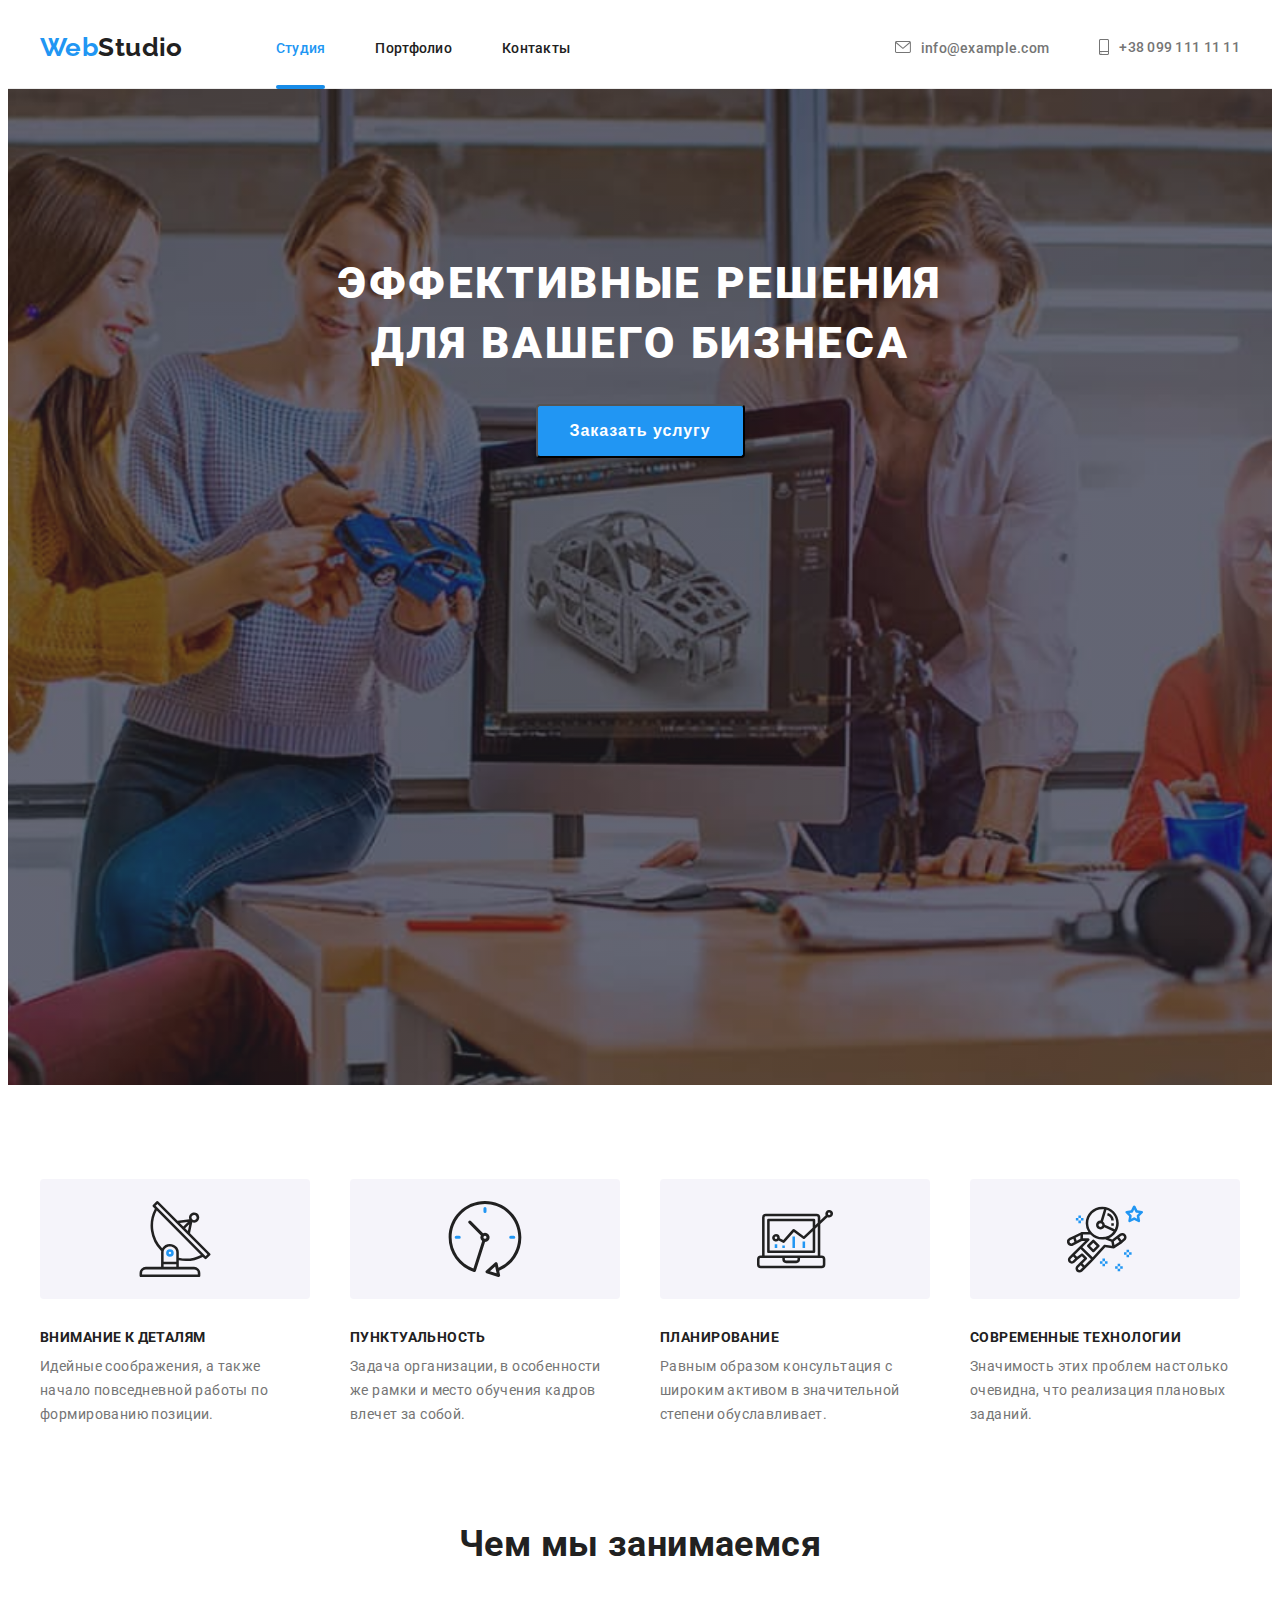
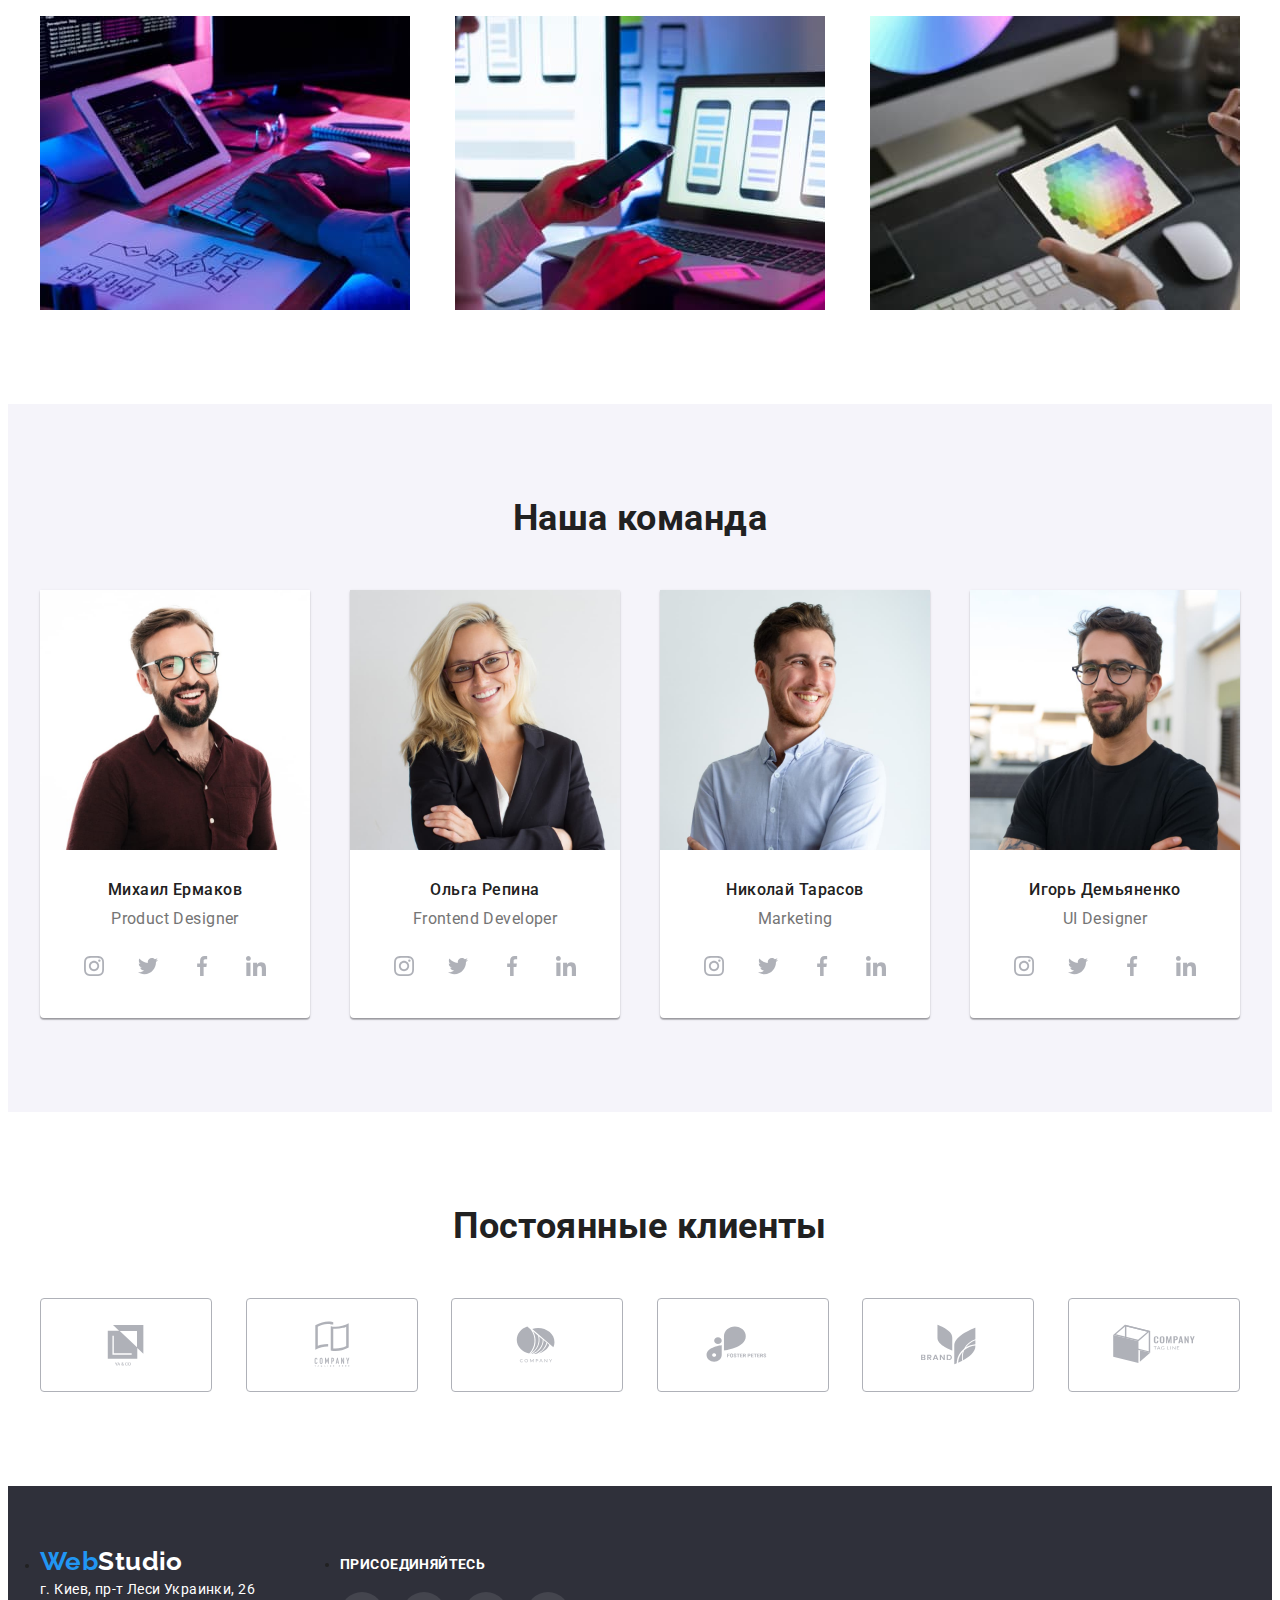
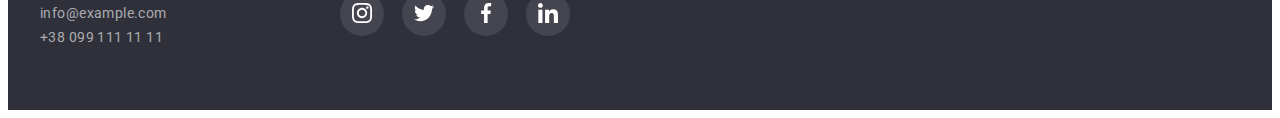
==== index.html @ 95ea8a0a "add hw-05 first" ====
<!DOCTYPE html>
<html lang="en">

<head>
    <meta charset="UTF-8">
    <meta http-equiv="X-UA-Compatible" content="IE=edge">
    <meta name="viewport" content="width=device-width, initial-scale=1.0">
    <title>Studio</title>
    <link rel="stylesheet" href="https://cdnjs.cloudflare.com/ajax/libs/modern-normalize/1.1.0/modern-normalize.min.css"
        integrity="sha512-wpPYUAdjBVSE4KJnH1VR1HeZfpl1ub8YT/NKx4PuQ5NmX2tKuGu6U/JRp5y+Y8XG2tV+wKQpNHVUX03MfMFn9Q=="
        crossorigin="anonymous" referrerpolicy="no-referrer" />
    <link rel="preconnect" href="https://fonts.googleapis.com">
    <link rel="preconnect" href="https://fonts.gstatic.com" crossorigin>
    <link
        href="https://fonts.googleapis.com/css2?family=Raleway:wght@700&family=Roboto:ital,wght@0,400;0,500;0,700;0,900;1,400;1,500;1,700;1,900&display=swap"
        rel="stylesheet">
    <link rel="stylesheet" href="./css/styles.css" />
</head>

<body>
    <header class="header">
        <div class="container">
            <nav class="header-position">
                <a href="/" class="logo link header-position-logo"><span class="logo-add-decor">Web</span>Studio</a>
                <ul class="site-nav list header-position-nav">
                    <li><a href="./index.html"
                            class="link current-page-color position-nav-element underscore">Студия</a></li>
                    <li><a href="./portfolio.html" class="link page-color position-nav-element">Портфолио</a></li>
                    <li><a href="/contact" class="link page-color position-nav-element">Контакты</a></li>
                </ul>
            </nav>
            <ul class="site-nav list header-position-contact">
                <li class="header-icon-contact">
                    <svg class="header-icon-mail" width="16px" height="12px">
                        <use href="./images/icons.svg#icon-header-envelope"></use>
                    </svg>
                    <a href="info@example.com" class="link contact-color position-nav-element">info@example.com</a>
                </li>
                <li class="header-icon-contact">
                    <svg class="header-icon-phone" width="10px" height="16px">
                        <use href="./images/icons.svg#icon-header-smartphone"></use>
                    </svg>
                    <a href="tel:+380991111111" class="link contact-color">+38 099 111 11 11</a>
                </li>
            </ul>
        </div>
    </header>

    <main>
        <section class="hero-decoration overlay">
            <div class="container">
                <h1 class="hero-title">Эффективные решения для вашего бизнеса</h1>
                <button type="button" class="hero-button" data-modal-open>Заказать услугу</button>
            </div>
        </section>

        <section class="first-section section">
            <div class="container">
                <h2 class="section-title visually-hidden">Почему нас выбирают?</h2>
                <ul class="list group">
                    <li class="list-bg">
                        <h3 class="title">Внимание к деталям</h3>
                        <p class="text">
                            Идейные соображения, а также начало повседневной работы по формированию позиции.
                        </p>
                    </li>
                    <li class="list-bg">
                        <h3 class="title">Пунктуальность</h3>
                        <p class="text">
                            Задача организации, в особенности же рамки и место обучения кадров влечет за собой.
                        </p>
                    </li>
                    <li class="list-bg">
                        <h3 class="title">Планирование</h3>
                        <p class="text">
                            Равным образом консультация с широким активом в значительной степени обуславливает.
                        </p>
                    </li>
                    <li class="list-bg">
                        <h3 class="title">Современные технологии</h3>
                        <p class="text">
                            Значимость этих проблем настолько очевидна, что реализация плановых заданий.
                        </p>
                    </li>
                </ul>
            </div>
        </section>

        <section class="second-section section padding-correction">
            <div class="container">
                <h2 class="section-title">Чем мы занимаемся</h2>
                <ul class="list group">
                    <li><img src="images/img3.jpg" alt="Worker with Tablet" width="370" height="294" /></li>
                    <li><img src="images/img1.jpg" alt="Worker PC and Smartphone" width="370" height="294" /></li>
                    <li><img src="images/img2.jpg" alt="Programmer typing code on computer" width="370" height="294" />
                    </li>
                </ul>
            </div>
        </section>

        <section class="third-section section">
            <div class="container">
                <h2 class="section-title">Наша команда</h2>
                <ul class="list group">
                    <li class="card-decoration">
                        <img src="images/img7.jpg" class="card-photo" alt="Product designer" width="270" height="260" />
                        <h3 class="title">Михаил Ермаков</h3>
                        <p class="text">Product Designer</p>
                        <ul class="list group social">
                            <li class="social-list">
                                <a href="" target="_blank">
                                    <svg class="social-decor" width="20px" height="20px">
                                        <use href="./images/icons.svg#icon-team-instagram"></use>
                                    </svg>
                                </a>
                            </li>
                            <li class="social-list">
                                <a href="" target="_blank">
                                    <svg class="social-decor" width="20px" height="20px">
                                        <use href="./images/icons.svg#icon-team-twitter"></use>
                                    </svg>
                                </a>
                            </li>
                            <li class="social-list">
                                <a href="" target="_blank">
                                    <svg class="social-decor" width="20px" height="20px">
                                        <use href="./images/icons.svg#icon-team-facebook"></use>
                                    </svg>
                                </a>
                            </li>
                            <li class="social-list">
                                <a href="" target="_blank">
                                    <svg class="social-decor" width="20px" height="20px">
                                        <use href="./images/icons.svg#icon-team-linkedin"></use>
                                    </svg>
                                </a>
                            </li>
                        </ul>
                    </li>
                    <li class="card-decoration">
                        <img src="images/img6.jpg" class="card-photo" alt="Frontend Developer" width="270"
                            height="260" />
                        <h3 class="title">Ольга Репина</h3>
                        <p class="text">Frontend Developer</p>
                        <ul class="list group social">
                            <li class="social-list">
                                <a href="" target="_blank">
                                    <svg class="social-decor" width="20px" height="20px">
                                        <use href="./images/icons.svg#icon-team-instagram"></use>
                                    </svg>
                                </a>
                            </li>
                            <li class="social-list">
                                <a href="" target="_blank">
                                    <svg class="social-decor" width="20px" height="20px">
                                        <use href="./images/icons.svg#icon-team-twitter"></use>
                                    </svg>
                                </a>
                            </li>
                            <li class="social-list">
                                <a href="" target="_blank">
                                    <svg class="social-decor" width="20px" height="20px">
                                        <use href="./images/icons.svg#icon-team-facebook"></use>
                                    </svg>
                                </a>
                            </li>
                            <li class="social-list">
                                <a href="" target="_blank">
                                    <svg class="social-decor" width="20px" height="20px">
                                        <use href="./images/icons.svg#icon-team-linkedin"></use>
                                    </svg>
                                </a>
                            </li>
                        </ul>
                    </li>
                    <li class="card-decoration">
                        <img src="images/img5.jpg" class="card-photo" alt="Marketing" width="270" height="260" />
                        <h3 class="title">Николай Тарасов</h3>
                        <p class="text">Marketing</p>
                        <ul class="list group social">
                            <li class="social-list">
                                <a href="" target="_blank">
                                    <svg class="social-decor" width="20px" height="20px">
                                        <use href="./images/icons.svg#icon-team-instagram"></use>
                                    </svg>
                                </a>
                            </li>
                            <li class="social-list">
                                <a href="" target="_blank">
                                    <svg class="social-decor" width="20px" height="20px">
                                        <use href="./images/icons.svg#icon-team-twitter"></use>
                                    </svg>
                                </a>
                            </li>
                            <li class="social-list">
                                <a href="" target="_blank">
                                    <svg class="social-decor" width="20px" height="20px">
                                        <use href="./images/icons.svg#icon-team-facebook"></use>
                                    </svg>
                                </a>
                            </li>
                            <li class="social-list">
                                <a href="" target="_blank">
                                    <svg class="social-decor" width="20px" height="20px">
                                        <use href="./images/icons.svg#icon-team-linkedin"></use>
                                    </svg>
                                </a>
                            </li>
                        </ul>
                    </li>
                    <li class="card-decoration">
                        <img src="images/img4.jpg" class="card-photo" alt="Product designer" width="270" height="260" />
                        <h3 class="title">Игорь Демьяненко</h3>
                        <p class="text">UI Designer</p>
                        <ul class="list group social">
                            <li class="social-list">
                                <a href="" target="_blank">
                                    <svg class="social-decor" width="20px" height="20px">
                                        <use href="./images/icons.svg#icon-team-instagram"></use>
                                    </svg>
                                </a>
                            </li>
                            <li class="social-list">
                                <a href="" target="_blank">
                                    <svg class="social-decor" width="20px" height="20px">
                                        <use href="./images/icons.svg#icon-team-twitter"></use>
                                    </svg>
                                </a>
                            </li>
                            <li class="social-list">
                                <a href="" target="_blank">
                                    <svg class="social-decor" width="20px" height="20px">
                                        <use href="./images/icons.svg#icon-team-facebook"></use>
                                    </svg>
                                </a>
                            </li>
                            <li class="social-list">
                                <a href="" target="_blank">
                                    <svg class="social-decor" width="20px" height="20px">
                                        <use href="./images/icons.svg#icon-team-linkedin"></use>
                                    </svg>
                                </a>
                            </li>
                        </ul>
                    </li>
                </ul>
            </div>
        </section>

        <section class="fifth-section section">
            <div class="container">
                <h2 class="section-title">Постоянные клиенты</h2>
                <ul class="list group">
                    <li class="card-client">
                        <a href="" target="_blank">
                            <svg class="card-icon-decor" width="170px" height="92px">
                                <use href="./images/icons.svg#icon-client-1"></use>
                            </svg>
                        </a>
                    </li>
                    <li class="card-client">
                        <a href="" target="_blank">
                            <svg class="card-icon-decor" width="170px" height="92px">
                                <use href="./images/icons.svg#icon-client-2"></use>
                            </svg>
                        </a>
                    </li>
                    <li class="card-client">
                        <a href="" target="_blank">
                            <svg class="card-icon-decor" width="170px" height="92px">
                                <use href="./images/icons.svg#icon-client-3"></use>
                            </svg>
                        </a>
                    </li>
                    <li class="card-client">
                        <a href="" target="_blank">
                            <svg class="card-icon-decor" width="170px" height="92px">
                                <use href="./images/icons.svg#icon-client-4"></use>
                            </svg>
                        </a>
                    </li>
                    <li class="card-client">
                        <a href="" class="group" target="_blank">
                            <svg class="card-icon-decor" width="170px" height="92px">
                                <use href="./images/icons.svg#icon-client-5"></use>
                            </svg>
                        </a>
                    </li>
                    <li class="card-client">
                        <a href="" class="group" target="_blank">
                            <svg class="card-icon-decor" width="170px" height="92px">
                                <use href="./images/icons.svg#icon-client-6"></use>
                            </svg>
                        </a>
                    </li>
                </ul>
            </div>
        </section>
    </main>

    <footer class="footer-section">
        <div class="container">
            <ul class="footer-section-size footer-section-position">
                <li>
                    <a href="/" class="logo link"><span class="logo-add-decor">Web</span>Studio</a>
                    <address class="footer-section-size">
                        <ul class="list">
                            <li>
                                <a href="/" class="address">г. Киев, пр-т Леси Украинки, 26</a>
                            </li>
                            <li>
                                <a href="info@example.com" class="contact">info@example.com</a>
                            </li>
                            <li>
                                <a href="tel:+380991111111" class="contact">+38 099 111 11 11</a>
                            </li>
                        </ul>
                    </address>
                </li>
                <li class="footer-social">
                    <h2 class="social-title footer-section-size">Присоединяйтесь</h2>
                    <ul class="list group">
                        <li class="footer-social-list">
                            <a href="" target="_blank">
                                <svg class="footer-social-decor" width="20px" height="20px">
                                    <use href="./images/icons.svg#icon-instagram-footer"></use>
                                </svg>
                            </a>
                        </li>
                        <li class="footer-social-list">
                            <a href="" target="_blank">
                                <svg class="footer-social-decor" width="20px" height="20px">
                                    <use href="./images/icons.svg#icon-twitter-footer"></use>
                                </svg>
                            </a>
                        </li>
                        <li class="footer-social-list">
                            <a href="" target="_blank">
                                <svg class="footer-social-decor" width="20px" height="20px">
                                    <use href="./images/icons.svg#icon-facebook-footer"></use>
                                </svg>
                            </a>
                        </li>
                        <li class="footer-social-list">
                            <a href="" target="_blank">
                                <svg class="footer-social-decor" width="20px" height="20px">
                                    <use href="./images/icons.svg#icon-linkedin-footer"></use>
                                </svg>
                            </a>
                        </li>
                    </ul>
                </li>
            </ul>
        </div>
    </footer>

    <div class="backdrop is-hidden" data-modal>
        <div class="modal">
            <button type="button" class="backdrop-button" data-modal-close>
                <svg class="beckdrop-close-decor" width="20px" height="20px">
                    <use href="./images/icons.svg#icon-close-black"></use>
                </svg>
            </button>
        </div>
    </div>

    <script src="./js/modal.js"></script>

</body>

</html>
---- css/styles.css ----
:root {
    --text-main-color: #212121;
    --text-additional-color: #2196f3;
    --text-contact-color: #757575;
    --text-footer-contact: rgba(255, 255, 255, 0.6);
    --text-add-color: #FFFFFF;
    --bg-main-color: #FFFFFF;
    --bg-hero-color: #2F303A;
    --bg-works-color:#E5E5E5;
    --bg-team-color: #F5F4FA;
    --bg-footer-color: #2F303A;
    --bg-botton-color: #2196f3;
    --botton-hover-color: #188CE8;
    --icon-color: #afb1b8;
}
body {
    font-family: 'Roboto', sans-serif;
    letter-spacing: 0.03em;
    font-size: 14px;
    color: var(--text-main-color);
    background-color: var(--bg-main-color);
}
.visually-hidden {
    position: absolute;
    white-space: nowrap;
    width: 1px;
    height: 1px;
    overflow: hidden;
    border: 0;
    padding: 0;
    clip: rect(0 0 0 0);
    clip-path: inset(50%);
    margin: -1px;
}
img {
    display: block;
}
p, h1, h2, h3, h4, h5, h6 {
    margin: 0;
}
ul, ol {
    margin: 0;
    padding-left: 0;
}
.list {
    list-style: none;
}
.container {
    width: 1200px;
    padding-left: 15px;
    padding-right: 15px;
    margin: 0 auto;
}
.link {
    text-decoration: none;
}
.section {
    padding-top: 94px;
    padding-bottom: 94px;
}
/* Header */
.header {
    padding-top: 24px;
    padding-bottom: 25px;
    border-bottom: 1px solid #ECECEC;
}
.header .container {
    display: flex;
    flex-direction: row;
}
.header-position {
    display: flex;
    align-self: center;
}
.header-position-logo {
    margin-right: auto;
}
.header-position-nav {
    display: flex;
    align-self: center;
    margin: 0 0 0 93px;
}
.position-nav-element {
    flex: 1 1 auto;
    margin-right: 50px;
}
.header-position-contact {
    display: flex;
    justify-content: center;
    align-items: center;
    margin-left: auto;
}
.logo {
    font-family: 'Raleway';
    font-weight: 700;
    font-size: 26px;
    line-height: 1.192;
    color: var(--text-main-color);
}
.logo-add-decor{
    color: var(--text-additional-color);
}
.site-nav {
    font-weight: 500;
    line-height: 1.142;
    letter-spacing: 0.02em;
}
.site-nav .page-color {
    color: var(--text-main-color);
}
.site-nav .current-page-color {
    color: var(--text-additional-color);
}
.header .underscore {
    position: relative;
}
.underscore::after {
    content: "";
    width: 100%;
    height: 4px;
    background-color: #188CE8;
    display: block;
    bottom: -33px;
    position: absolute;
    left: 0;
    border-radius: 2px;
}
.site-nav .contact-color {
    color: var(--text-contact-color);
}
.header-icon-contact {
    display: flex;
    flex-direction: row;
    align-items: center;
    fill: #757575;

    cursor: pointer;
}
.header-icon-mail {
    margin-right: 10px;
    height: 12px;
    width: 16px;
}
.header-icon-phone {
    margin-right: 10px;
    height: 16px;
    width: 10px;
}
.header-icon-contact:hover .header-icon-mail,
.header-icon-contact:hover .header-icon-phone,
.header-icon-contact:hover .contact-color {
    fill: var(--bg-botton-color);
    color: var(--text-additional-color);
}
.header-icon-contact:focus .header-icon-mail,
.header-icon-contact:focus .header-icon-phone,
.header-icon-contact:focus .contact-color {
    fill: var(--bg-botton-color);
    color: var(--text-additional-color);
}
/* Hero */
.hero-decoration {
    padding-top: 165px;
    padding-bottom: 231px;
    background-color: var(--bg-hero-color);
}
.overlay {
    max-width: 1600px;
    height: 600px;
    margin-left: auto;
    margin-right: auto;
    background-image: linear-gradient(
        to right,
        rgba(47, 48, 58, 0.4),
        rgba(47, 48, 58, 0.4)
    ),
    url("../images/hero.jpg");
    background-repeat: no-repeat;
    background-position: center;
    background-size: cover;
}
.hero-title {
    padding-right: 252px;
    padding-left: 252px;
    margin-bottom: 30px;

    color: var(--text-add-color);
    font-weight: 900;
    font-size: 44px;
    line-height: 1.363;
    text-align: center;
    letter-spacing: 0.06em;
    text-transform: uppercase;
}
.hero-button {
    margin: 0 auto;
    display: block;
    padding: 10px 32px;

    font-weight: 700;
    font-size: 16px;
    line-height: 1.875;
    letter-spacing: 0.06em;
    color: var(--text-add-color);
    background: var(--bg-botton-color);

    box-shadow: 0px 4px 4px rgba(0, 0, 0, 0.15);
    border-radius: 4px;

    cursor: pointer;
}
.hero-button:hover {
    background-color: var(--botton-hover-color);
}
.section-title {
    font-size: 36px;
    text-align: center;
    font-weight: 700;
    line-height: 1.166;
}
/* First section */
.first-section {
    background-color: var(--bg-main-color);
}
.group {
    display: flex;
    flex-wrap: wrap;
    justify-content: space-between;
}
.first-section .title {
    margin-bottom: 10px;

    max-width: 270px;
    min-height: 16px;
    line-height: 1.142;
    font-size: 14px;
    text-transform: uppercase;
}
.first-section .text {
    max-width: 270px;
    min-height: 75px;
    line-height: 1.714;
    color: var(--text-contact-color);
}
.list-bg::before {
    display: block;
    content: "";
    height: 120px;
    margin-bottom: 30px;
    background: #F5F4FA;
    border-radius: 4px;
    background-size: 28%;
    background-repeat: no-repeat;
    background-position: center;
}
.list-bg:nth-child(1)::before {
    background-image: url("../images/advantage-antenna.svg");
}
.list-bg:nth-child(2)::before {
    background-image: url("../images/advantageclock.svg");
}
.list-bg:nth-child(3)::before {
    background-image: url("../images/advantage-diagram.svg");
}
.list-bg:nth-child(4)::before {
    background-image: url("../images/advantage-astronaut.svg");
}
/* Second section */
.second-section {
    background-color: var(--bg-main-color);
}
.padding-correction {
    padding-top: 0px;
}
.second-section .section-title {
    margin-bottom: 50px;
}

/* Third section */
.third-section {
    background-color: var(--bg-team-color);
    font-size: 16px;
    line-height: 1.187;
}
.third-section .section-title {
    margin-bottom: 50px;
}
.card-decoration {
    max-width: 270px;
    min-height: 368px;   
    background: var(--bg-main-color);
    box-shadow: 0px 1px 3px rgba(0, 0, 0, 0.12),
    0px 1px 1px rgba(0, 0, 0, 0.14),
    0px 2px 1px rgba(0, 0, 0, 0.2);
    border-radius: 0px 0px 4px 4px;
    text-align: center;
}
.card-photo {
    margin-bottom: 30px;
}
.third-section .title {
    margin-bottom: 10px;
    font-weight: 500; 
    font-size: 16px;
}
.third-section .text {
    margin-bottom: 16px;
    font-weight: 400;
    color: var(--text-contact-color);
}
.social {
    padding-left: 32px;
    padding-right: 32px;
    padding-bottom: 30px;
}
.social-list {
    display: flex;
    justify-content: center;
    align-items: center;
    width: 44px;
    height: 44px;  
    border-radius: 50%;
}
.social-decor {
    margin-top: 4px;
    fill: var(--icon-color);
}
.social-list:hover {
    background-color: var(--bg-botton-color);
}
.social-list:hover .social-decor {
    fill: var(--bg-main-color);
}

/* Fifth section */
.fifth-section .section-title {
    margin-bottom: 50px;
}
.card-client {
    width: 170px;
    height: 92px;
    border: 1px solid #AFB1B8;
    border-radius: 4px;

    cursor: pointer;
}
.card-icon-decor {
    fill: var(--icon-color);
}
.card-client:hover {
    border-color: var(--bg-botton-color);
}
.card-client:hover .card-icon-decor {
    fill: var(--bg-botton-color);
}
/* Footer */
.footer-section {
    padding-top: 60px;
    padding-bottom: 60px;

    background-color: var(--bg-footer-color);
    line-height: 1.714;
    font-weight: 400;
}
.footer-section .link{
    margin-bottom: 20px;

    color: var(--text-add-color);
}
.footer-section .address {
    margin-bottom: 9px;

    text-decoration: none;
    font-style: normal;
    color: var(--text-add-color);
}
.footer-section .contact {
    text-decoration: none;
    font-style: normal;
    color: rgba(255, 255, 255, 0.6);
}
.footer-section .contact:last-child {
    margin-bottom: 0;
}
.footer-section .address:hover,
.footer-section .contact:hover,
.footer-section .address:focus,
.footer-section .contact:focus {
    color: var(--text-additional-color);
}
.footer-section-position {
    display: flex;
}
.footer-section-size {
    min-width: 230px;
}
.footer-social {
    margin: 0 70px;
}
.social-title {
    margin-top: 7px;
    margin-bottom: 20px;
    font-size: 14px;
    line-height: 1.142;
    letter-spacing: 0.03em;
    text-transform: uppercase;
    color: var(--text-add-color);
}
.footer-social-list {
    display: flex;
    justify-content: center;
    align-items: center;
    width: 44px;
    height: 44px;
    border-radius: 50%;

    background: rgba(255, 255, 255, 0.1);
}
.footer-social-decor {
    margin-top: 7px;
    fill: var(--icon-color);
}
.footer-social-list:hover {
    background-color: var(--bg-botton-color);
}

/* Portfolio */

/* Botton part */
.portfolio-section {
    background-color: var(--bg-main-color);
}
.button-decoration {
    padding: 6px 22px;

    font-family: 'Roboto';
    color: var(--text-main-color);
    font-weight: 500;
    font-size: 16px;
    line-height: 1.625;
    text-align: center;
    border-color: transparent;
    border: 0px;
    background: #F5F4FA;
    border-radius: 4px;
    letter-spacing: 0.03em;

    cursor: pointer;
}
.button-activ {
    background: var(--bg-botton-color);
    color: var(--text-add-color);
    box-shadow: 0px 3px 1px rgba(0, 0, 0, 0.1),
    0px 1px 2px rgba(0, 0, 0, 0.08),
    0px 2px 2px rgba(0, 0, 0, 0.12);
    border-radius: 4px;
}
.button-decoration:hover,
.button-decoration:focus {
    background: var(--bg-botton-color);
    color: var(--text-add-color);
    box-shadow: 0px 3px 1px rgba(0, 0, 0, 0.1),
    0px 1px 2px rgba(0, 0, 0, 0.08),
    0px 2px 2px rgba(0, 0, 0, 0.12);
    border-radius: 4px;
}
.btn-group {
    display: flex;
    align-items: center;
    justify-content: center;
    margin-bottom: 56px;
}
.btn-margin {
    flex: 1 1 auto;
    margin: 0 8px;
}
/* Card part */
.portfolio-card-margin {
    margin: 0 0 30px 0;
}
.potfolio-card-decoration {
    padding-top: 20px;

    background: var(--bg-main-color);
    border: 1px solid #EEEEEE;
}
.portfolio-card-margin:nth-last-child(-n + 3) {
    margin: 0;
}
.card-title {
    margin-bottom: 4px;
    padding-left: 24px;
    padding-right: 24px;

    font-size: 18px;
    line-height: 2.00;
    letter-spacing: 0.06em;
    color: var(--text-main-color);
}
.card-text {
    margin-bottom: 20px;
    padding-left: 24px;
    padding-right: 24px;

    font-size: 16px;
    line-height: 1.88;
    color: var(--text-contact-color);
}
.portfolio-card-shadow:hover {
box-shadow: 0px 1px 1px rgba(0, 0, 0, 0.12),
0px 4px 4px rgba(0, 0, 0, 0.06),
1px 4px 6px rgba(0, 0, 0, 0.16);
}
/* Backdrop */
.backdrop {
    position: fixed;
    width: 100vw;
    height: 100vh;
    top: 0;
    left: 0;
    background-color: rgba(0, 0, 0, 0.2);
}
.modal {
    position:absolute;
    top: 50%;
    left: 50%;
    min-height: 581px;
    min-width: 528px;
    background-color: var(--bg-main-color);
    box-shadow: 0px 1px 3px rgba(0, 0, 0, 0.12), 0px 1px 1px rgba(0, 0, 0, 0.14), 0px 2px 1px rgba(0, 0, 0, 0.2);
    border-radius: 4px;
    transform: translate(-50%, -50%);
}
.backdrop-button {
    display: inline-block;
    margin-top: 8px;
    margin-left: 490px;
    left: 200px;
    width: 30px;
    height: 30px;
    background: var(--bg-main-color);
    border: 1px solid rgba(0, 0, 0, 0.1);
    border-radius: 50%;
}
.beckdrop-close-decor {
    margin-left: -3px;
    vertical-align: middle;
    fill: #000000;
}
.backdrop.is-hidden {
    visibility: hidden;
    opacity: 0;
    pointer-events: none;
}
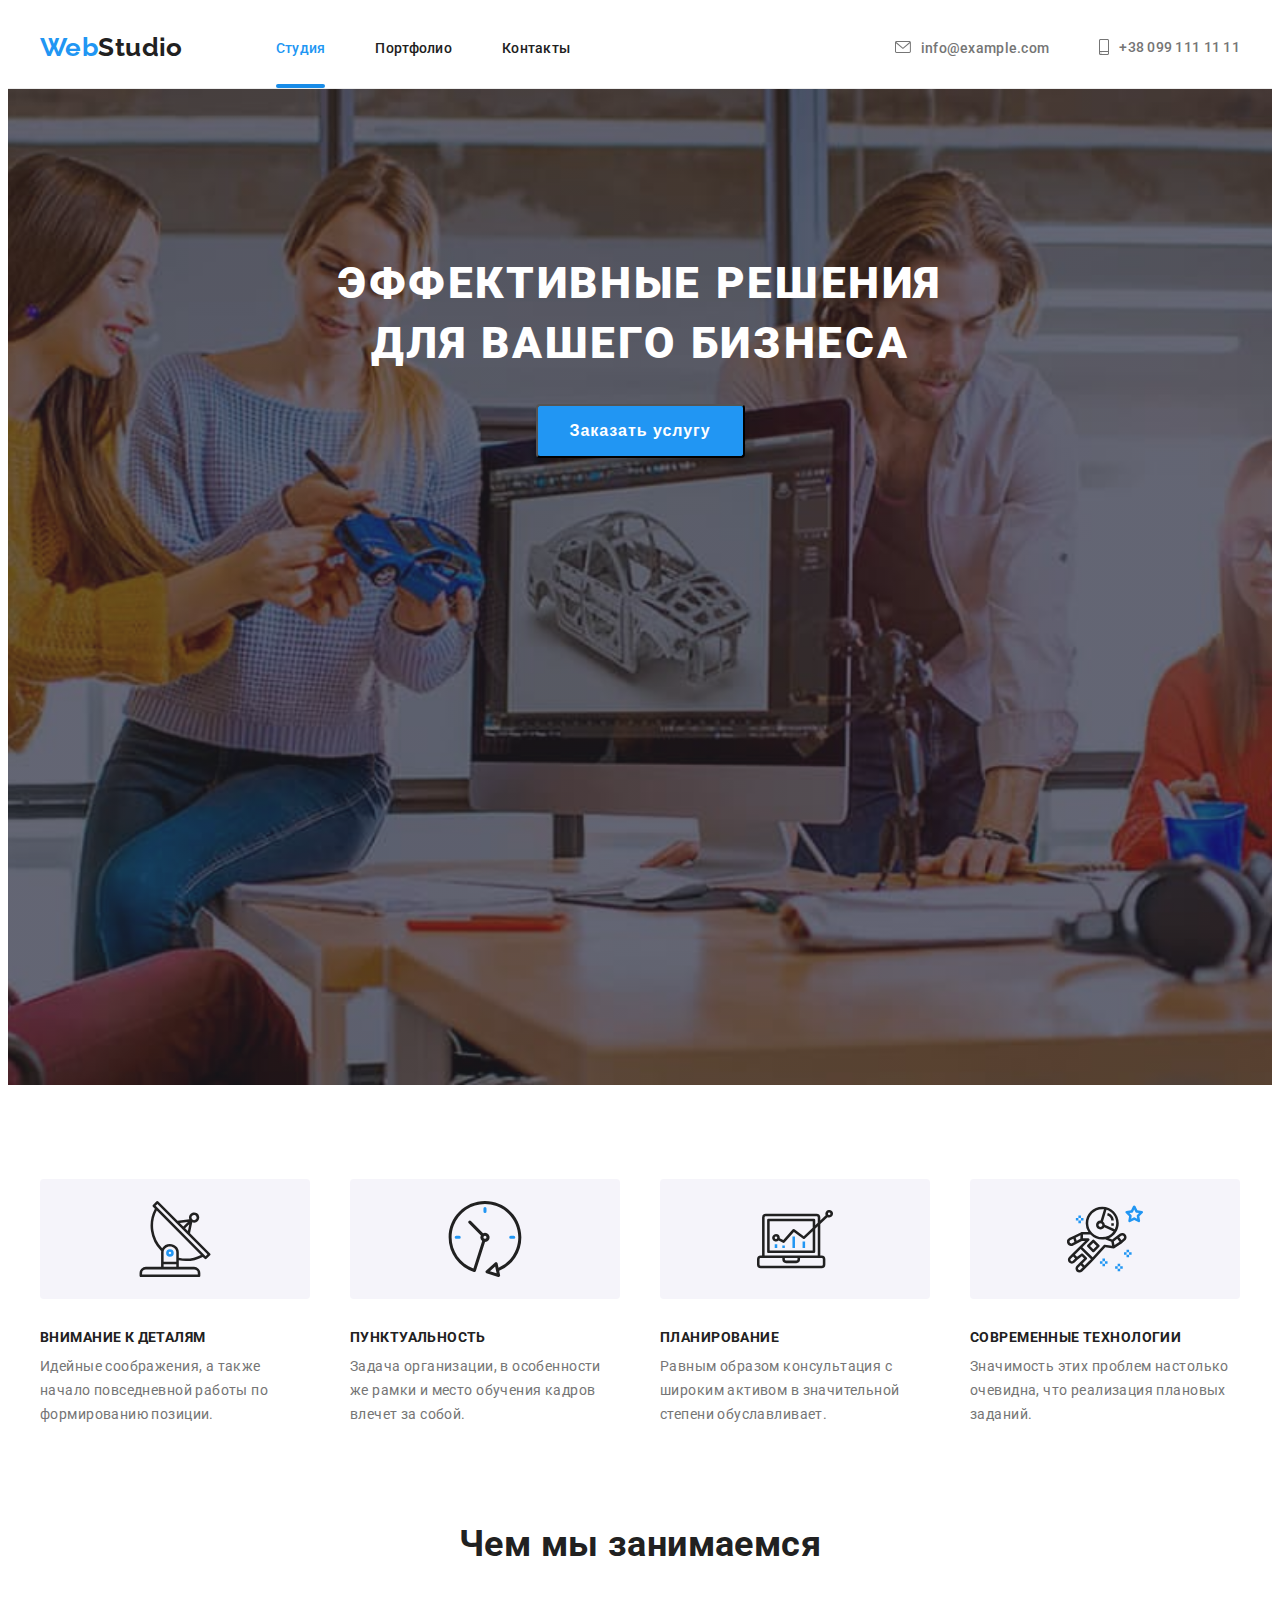
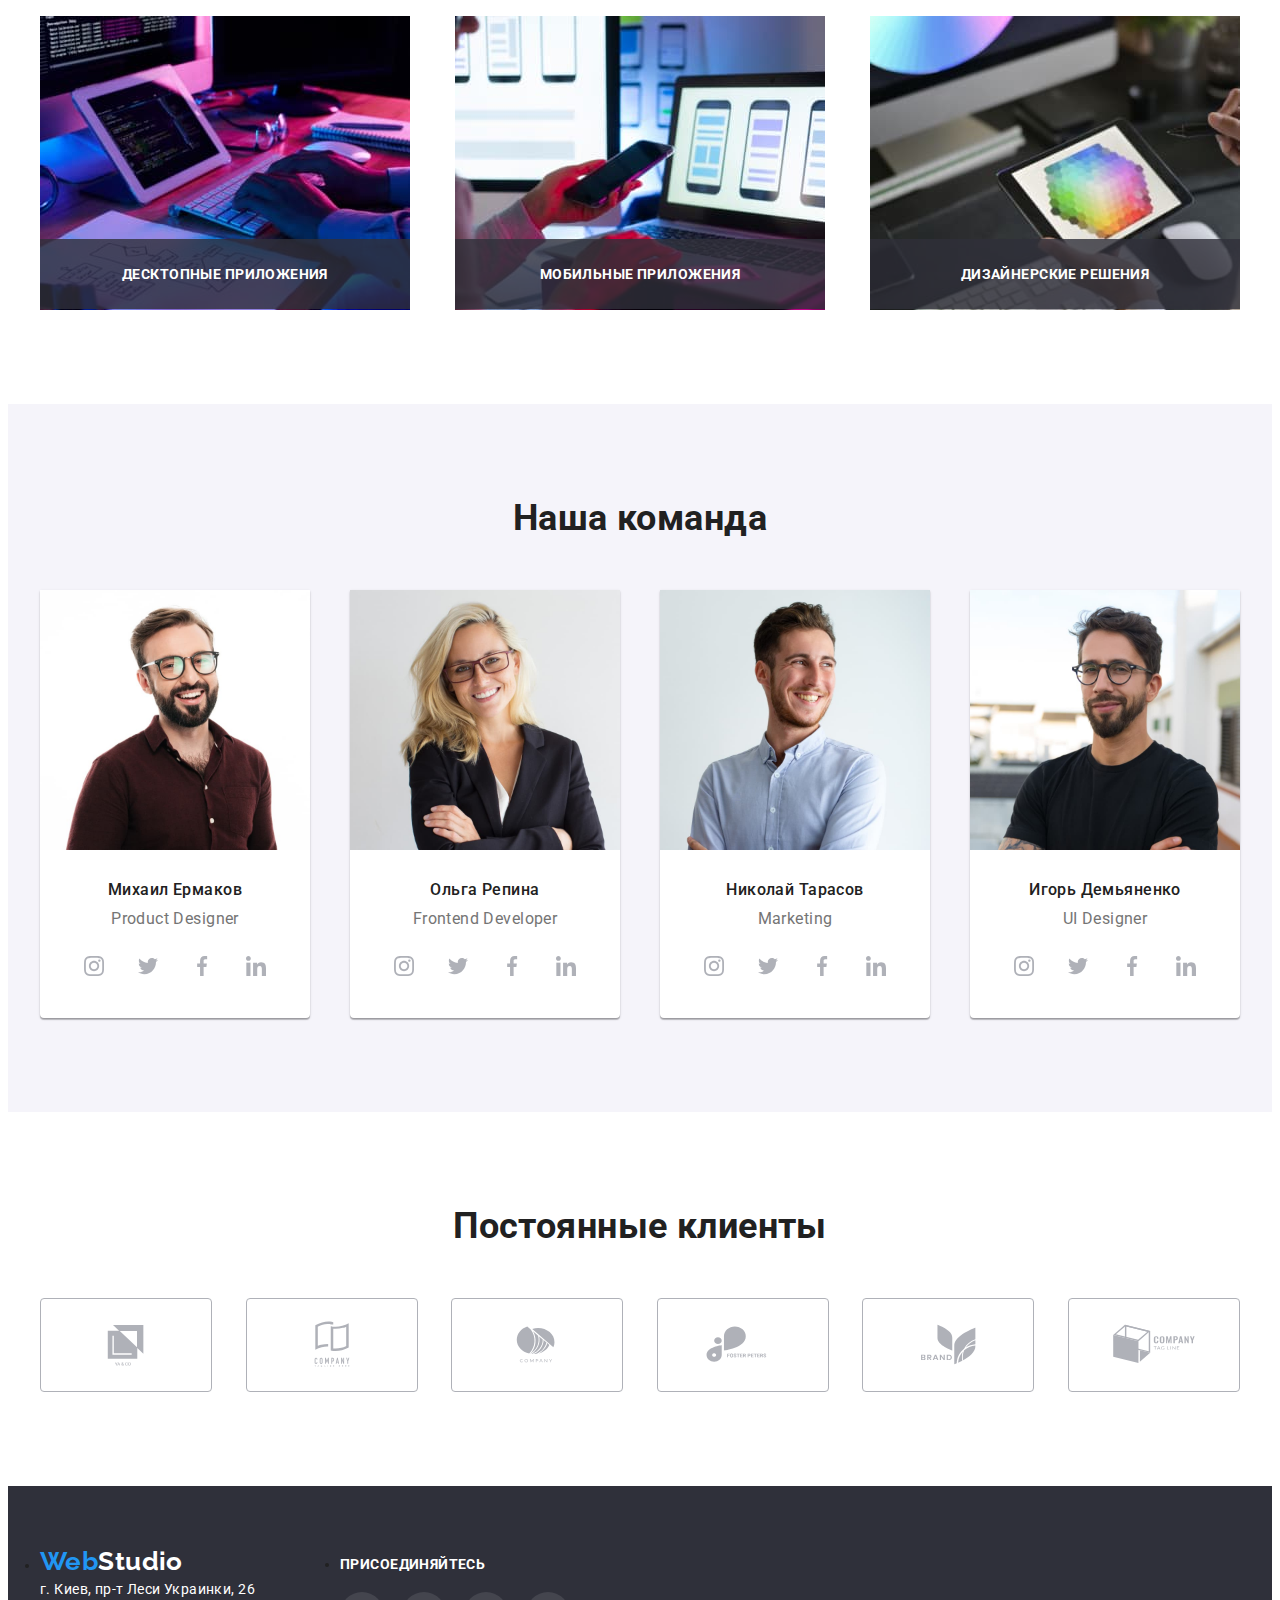
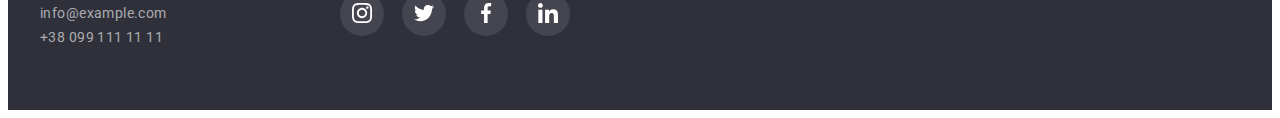
==== commit df821900: "add hw-05 last" ====
--- a/index.html
+++ b/index.html
@@ -90,9 +90,30 @@
             <div class="container">
                 <h2 class="section-title">Чем мы занимаемся</h2>
                 <ul class="list group">
-                    <li><img src="images/img3.jpg" alt="Worker with Tablet" width="370" height="294" /></li>
-                    <li><img src="images/img1.jpg" alt="Worker PC and Smartphone" width="370" height="294" /></li>
-                    <li><img src="images/img2.jpg" alt="Programmer typing code on computer" width="370" height="294" />
+                    <li>
+                        <div class="bottom-card-position">
+                            <img src="images/img3.jpg" alt="Worker with Tablet" width="370" height="294" />
+                            <div class="bottom-card">
+                                <h3 class="bottom-card-title">Десктопные приложения</h3>
+                            </div>
+                        </div>
+                    </li>
+                    <li>
+                        <div class="bottom-card-position">
+                            <img src="images/img1.jpg" alt="Worker PC and Smartphone" width="370" height="294" />
+                            <div class="bottom-card">
+                                <h3 class="bottom-card-title">Мобильные приложения</h3>
+                            </div>
+                        </div>
+                    </li>
+                    <li>
+                        <div class="bottom-card-position">
+                            <img src="images/img2.jpg" alt="Programmer typing code on computer" width="370"
+                                height="294" />
+                            <div class="bottom-card">
+                                <h3 class="bottom-card-title">Дизайнерские решения</h3>
+                            </div>
+                        </div>
                     </li>
                 </ul>
             </div>
--- a/css/styles.css
+++ b/css/styles.css
@@ -120,13 +120,18 @@
     height: 4px;
     background-color: #188CE8;
     display: block;
-    bottom: -33px;
+    transform: translateY(29px);
     position: absolute;
     left: 0;
     border-radius: 2px;
 }
 .site-nav .contact-color {
     color: var(--text-contact-color);
+
+    transition: color 250ms cubic-bezier(0.4,
+                0,
+                0.2,
+                1);
 }
 .header-icon-contact {
     display: flex;
@@ -140,11 +145,20 @@
     margin-right: 10px;
     height: 12px;
     width: 16px;
+
+    transition: fill 250ms cubic-bezier(0.4,
+                0,
+                0.2,
+                1);
 }
 .header-icon-phone {
     margin-right: 10px;
     height: 16px;
     width: 10px;
+    transition: fill 250ms cubic-bezier(0.4,
+                0,
+                0.2,
+                1);
 }
 .header-icon-contact:hover .header-icon-mail,
 .header-icon-contact:hover .header-icon-phone,
@@ -208,6 +222,11 @@
     border-radius: 4px;
 
     cursor: pointer;
+
+    transition: background-color 250ms cubic-bezier(0.4,
+                0,
+                0.2,
+                1);
 }
 .hero-button:hover {
     background-color: var(--botton-hover-color);
@@ -275,6 +294,38 @@
 .second-section .section-title {
     margin-bottom: 50px;
 }
+.second-section .bottom-card-position {
+    position: relative;
+    display: flex;
+}
+.second-section .bottom-card {
+    position: absolute;
+    display: flex;
+    align-items: center;
+    overflow: auto;
+    top: 76%;
+    left: 0%;
+    transform: translate(0%, 0%);
+
+    width: 370px;
+    height: 70px;
+
+    background-color: rgba(47, 48, 58, 0.8); 
+}
+.second-section .bottom-card-title {
+    position: absolute;
+    display: inline-block;
+    width: 370px;
+    text-align: center;
+
+    font-weight: 700;
+    font-size: 14px;
+    line-height: 1.142;
+    letter-spacing: 0.03em;
+    text-transform: uppercase;
+
+    color: var(--text-add-color);
+}
 
 /* Third section */
 .third-section {
@@ -320,15 +371,27 @@
     width: 44px;
     height: 44px;  
     border-radius: 50%;
+
+    transition: background-color 250ms cubic-bezier(0.4,
+                0,
+                0.2,
+                1);
 }
 .social-decor {
     margin-top: 4px;
     fill: var(--icon-color);
-}
-.social-list:hover {
+
+    transition: fill 250ms cubic-bezier(0.4,
+                0,
+                0.2,
+                1);
+}
+.social-list:hover,
+.social-list:focus {
     background-color: var(--bg-botton-color);
 }
-.social-list:hover .social-decor {
+.social-list:hover .social-decor,
+.social-list:focus .social-decor {
     fill: var(--bg-main-color);
 }
 
@@ -343,14 +406,26 @@
     border-radius: 4px;
 
     cursor: pointer;
+
+    transition: border-color 250ms cubic-bezier(0.4,
+                0,
+                0.2,
+                1);
 }
 .card-icon-decor {
     fill: var(--icon-color);
-}
-.card-client:hover {
+
+    transition: fill 250ms cubic-bezier(0.4,
+                0,
+                0.2,
+                1);
+}
+.card-client:hover,
+.card-client:focus {
     border-color: var(--bg-botton-color);
 }
-.card-client:hover .card-icon-decor {
+.card-client:hover .card-icon-decor,
+.card-client:focus .card-icon-decor {
     fill: var(--bg-botton-color);
 }
 /* Footer */
@@ -373,11 +448,21 @@
     text-decoration: none;
     font-style: normal;
     color: var(--text-add-color);
+
+    transition: color 250ms cubic-bezier(0.4,
+                0,
+                0.2,
+                1);
 }
 .footer-section .contact {
     text-decoration: none;
     font-style: normal;
     color: rgba(255, 255, 255, 0.6);
+
+    transition: color 250ms cubic-bezier(0.4,
+                0,
+                0.2,
+                1);
 }
 .footer-section .contact:last-child {
     margin-bottom: 0;
@@ -415,12 +500,18 @@
     border-radius: 50%;
 
     background: rgba(255, 255, 255, 0.1);
+
+    transition: background-color 250ms cubic-bezier(0.4,
+                0,
+                0.2,
+                1);
 }
 .footer-social-decor {
     margin-top: 7px;
     fill: var(--icon-color);
 }
-.footer-social-list:hover {
+.footer-social-list:hover,
+.footer-social-list:focus {
     background-color: var(--bg-botton-color);
 }
 
@@ -446,6 +537,20 @@
     letter-spacing: 0.03em;
 
     cursor: pointer;
+
+    transition: background 750ms cubic-bezier(0.4,
+                0,
+                0.2,
+                1), color 750ms cubic-bezier(0.4,
+                        0,
+                        0.2,
+                        1), box-shadow 750ms cubic-bezier(0.4,
+                                0,
+                                0.2,
+                                1), border-radius 750ms cubic-bezier(0.4,
+                                        0,
+                                        0.2,
+                                        1);
 }
 .button-activ {
     background: var(--bg-botton-color);
@@ -487,6 +592,36 @@
 .portfolio-card-margin:nth-last-child(-n + 3) {
     margin: 0;
 }
+.card-dynamic-part {
+    position: relative;
+    display: flex;
+    overflow: hidden;
+}
+.card-dynamic-box {
+    position: absolute;
+    display: flex;
+    align-items: center;
+    top: 0%;
+    left: 0%;
+    
+    width: 370px;
+    height: 294px;
+    background: rgba(33, 150, 243, 0.9);
+    overflow: auto;
+
+    transform: translateY(100%);
+    transition: transform 250ms cubic-bezier(0.4, 0, 0.2, 1);
+}
+.card-dynamic-text {
+    display: inline-block;
+
+    color: var(--text-add-color);
+    font-size: 18px;
+    line-height: 1.555;
+
+    padding: 24px;
+    height: fit-content;
+}
 .card-title {
     margin-bottom: 4px;
     padding-left: 24px;
@@ -511,6 +646,9 @@
 0px 4px 4px rgba(0, 0, 0, 0.06),
 1px 4px 6px rgba(0, 0, 0, 0.16);
 }
+.portfolio-card-shadow:hover .card-dynamic-option{
+    transform: translateY(0%);
+    }
 /* Backdrop */
 .backdrop {
     position: fixed;
